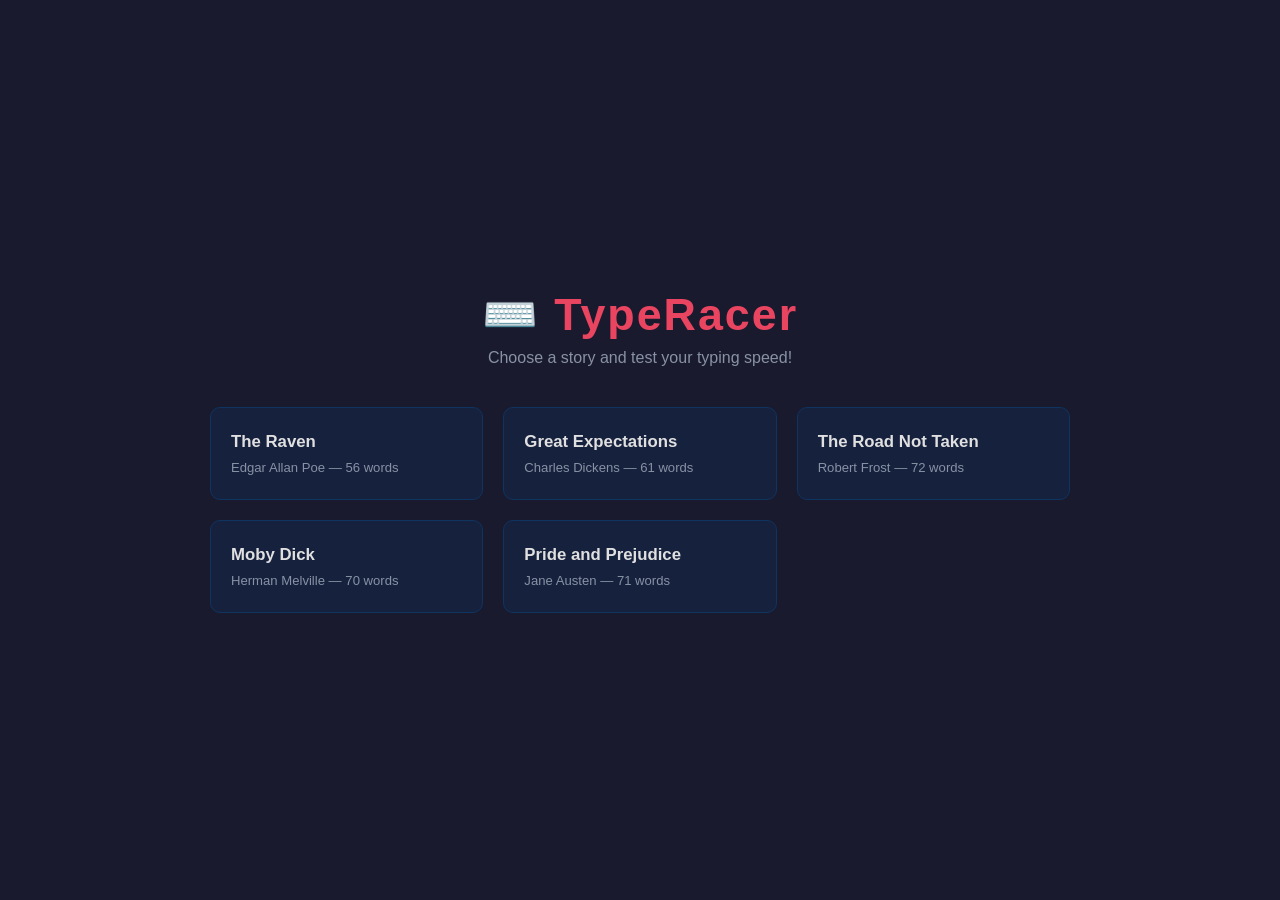
==== index.html @ 39640457 "Add TypeRacer offline typing speed app Co-authored-by: kingcodeguru <185945414+kingcodeguru@users.no" ====
<!DOCTYPE html>
<html lang="en">
<head>
  <meta charset="UTF-8" />
  <meta name="viewport" content="width=device-width, initial-scale=1.0" />
  <title>TypeRacer</title>
  <link rel="stylesheet" href="style.css" />
</head>
<body>

  <!-- ===== Selection Screen ===== -->
  <div id="selection-screen" class="screen">
    <header>
      <h1>⌨️ TypeRacer</h1>
      <p class="subtitle">Choose a story and test your typing speed!</p>
    </header>
    <div id="story-grid"></div>
  </div>

  <!-- ===== Game Screen ===== -->
  <div id="game-screen" class="screen hidden">
    <div class="game-header">
      <button id="back-btn" class="btn btn-secondary">← Back</button>
      <h2 id="story-title"></h2>
      <button id="reset-btn" class="btn btn-secondary">↺ Reset</button>
    </div>

    <div id="stats-bar">
      <div class="stat-box">
        <span class="stat-label">WPM</span>
        <span id="wpm" class="stat-value">0</span>
      </div>
      <div class="stat-box">
        <span class="stat-label">Accuracy</span>
        <span id="accuracy" class="stat-value">—</span>
      </div>
      <div class="stat-box">
        <span class="stat-label">Progress</span>
        <span id="progress" class="stat-value">0%</span>
      </div>
      <div class="stat-box">
        <span class="stat-label">Time</span>
        <span id="timer" class="stat-value">0s</span>
      </div>
    </div>

    <div id="text-display" aria-label="Text to type"></div>

    <div id="input-wrapper">
      <textarea
        id="input-area"
        placeholder="Click Start to begin typing…"
        disabled
        autocomplete="off"
        autocorrect="off"
        autocapitalize="off"
        spellcheck="false"
      ></textarea>
    </div>

    <div id="start-row">
      <button id="start-btn" class="btn btn-primary">▶ Start</button>
    </div>
  </div>

  <!-- ===== Results Screen ===== -->
  <div id="results-screen" class="screen hidden">
    <div class="results-card">
      <h2>🏁 Finished!</h2>
      <table class="results-table">
        <tr>
          <td>WPM</td>
          <td id="final-wpm" class="result-value"></td>
        </tr>
        <tr>
          <td>Accuracy</td>
          <td id="final-accuracy" class="result-value"></td>
        </tr>
        <tr>
          <td>Time</td>
          <td id="final-time" class="result-value"></td>
        </tr>
        <tr>
          <td>Story</td>
          <td id="final-story" class="result-value"></td>
        </tr>
      </table>
      <div class="results-actions">
        <button id="retry-btn" class="btn btn-primary">↺ Try Again</button>
        <button id="home-btn" class="btn btn-secondary">🏠 Choose Story</button>
      </div>
    </div>
  </div>

  <script src="script.js"></script>
</body>
</html>
---- style.css ----
/* ===== Reset & Base ===== */
*, *::before, *::after {
  box-sizing: border-box;
  margin: 0;
  padding: 0;
}

:root {
  --bg: #1a1a2e;
  --surface: #16213e;
  --card: #0f3460;
  --accent: #e94560;
  --accent-hover: #c73652;
  --secondary: #2d4a7a;
  --text: #e0e0e0;
  --text-dim: #8892a4;
  --correct: #4caf50;
  --incorrect: #f44336;
  --cursor: #f5c518;
  --radius: 10px;
  --font-mono: 'Courier New', Courier, monospace;
}

body {
  background: var(--bg);
  color: var(--text);
  font-family: 'Segoe UI', Tahoma, Geneva, Verdana, sans-serif;
  min-height: 100vh;
  display: flex;
  align-items: center;
  justify-content: center;
  padding: 20px;
}

.screen {
  width: 100%;
  max-width: 860px;
}

.hidden {
  display: none !important;
}

/* ===== Selection Screen ===== */
header {
  text-align: center;
  margin-bottom: 40px;
}

header h1 {
  font-size: 2.8rem;
  font-weight: 700;
  letter-spacing: 2px;
  color: var(--accent);
}

.subtitle {
  margin-top: 8px;
  color: var(--text-dim);
  font-size: 1rem;
}

#story-grid {
  display: grid;
  grid-template-columns: repeat(auto-fill, minmax(240px, 1fr));
  gap: 20px;
}

.story-card {
  background: var(--surface);
  border: 1px solid var(--card);
  border-radius: var(--radius);
  padding: 24px 20px;
  cursor: pointer;
  transition: transform 0.15s, border-color 0.15s, box-shadow 0.15s;
}

.story-card:hover {
  transform: translateY(-4px);
  border-color: var(--accent);
  box-shadow: 0 8px 24px rgba(233, 69, 96, 0.25);
}

.story-card h3 {
  font-size: 1.05rem;
  margin-bottom: 8px;
  color: var(--text);
}

.story-card .card-meta {
  font-size: 0.82rem;
  color: var(--text-dim);
}

/* ===== Game Screen ===== */
.game-header {
  display: flex;
  align-items: center;
  justify-content: space-between;
  margin-bottom: 20px;
  gap: 10px;
}

.game-header h2 {
  font-size: 1.1rem;
  color: var(--text-dim);
  text-align: center;
  flex: 1;
  white-space: nowrap;
  overflow: hidden;
  text-overflow: ellipsis;
}

/* ===== Stats Bar ===== */
#stats-bar {
  display: flex;
  justify-content: space-around;
  background: var(--surface);
  border-radius: var(--radius);
  padding: 14px 10px;
  margin-bottom: 20px;
  gap: 8px;
}

.stat-box {
  display: flex;
  flex-direction: column;
  align-items: center;
  min-width: 70px;
}

.stat-label {
  font-size: 0.72rem;
  text-transform: uppercase;
  letter-spacing: 1px;
  color: var(--text-dim);
  margin-bottom: 4px;
}

.stat-value {
  font-size: 1.5rem;
  font-weight: 700;
  color: var(--accent);
  font-variant-numeric: tabular-nums;
}

/* ===== Text Display ===== */
#text-display {
  background: var(--surface);
  border: 1px solid var(--card);
  border-radius: var(--radius);
  padding: 20px 24px;
  font-family: var(--font-mono);
  font-size: 1.1rem;
  line-height: 1.9;
  letter-spacing: 0.3px;
  word-break: break-word;
  margin-bottom: 16px;
  min-height: 120px;
  user-select: none;
}

/* Character spans */
.char {
  position: relative;
}

.char.correct {
  color: var(--correct);
}

.char.incorrect {
  color: var(--incorrect);
  text-decoration: underline;
}

.char.untyped {
  color: var(--text-dim);
}

/* Cursor blink on the next untyped character */
.char.cursor::before {
  content: '';
  position: absolute;
  left: 0;
  bottom: 2px;
  width: 100%;
  height: 2px;
  background: var(--cursor);
  animation: blink 0.8s step-start infinite;
}

@keyframes blink {
  50% { opacity: 0; }
}

/* ===== Input Area ===== */
#input-wrapper {
  margin-bottom: 16px;
}

#input-area {
  width: 100%;
  background: var(--surface);
  border: 2px solid var(--card);
  border-radius: var(--radius);
  color: var(--text);
  font-family: var(--font-mono);
  font-size: 1rem;
  padding: 14px 16px;
  resize: none;
  height: 90px;
  outline: none;
  transition: border-color 0.2s;
}

#input-area:focus {
  border-color: var(--accent);
}

#input-area:disabled {
  opacity: 0.45;
  cursor: not-allowed;
}

/* ===== Start Row ===== */
#start-row {
  display: flex;
  justify-content: center;
}

/* ===== Buttons ===== */
.btn {
  border: none;
  border-radius: var(--radius);
  cursor: pointer;
  font-size: 0.95rem;
  font-weight: 600;
  padding: 10px 22px;
  transition: background 0.15s, transform 0.1s;
}

.btn:active {
  transform: scale(0.97);
}

.btn-primary {
  background: var(--accent);
  color: #fff;
}

.btn-primary:hover {
  background: var(--accent-hover);
}

.btn-secondary {
  background: var(--secondary);
  color: var(--text);
}

.btn-secondary:hover {
  background: #3d5a8a;
}

/* ===== Results Screen ===== */
#results-screen {
  display: flex;
  align-items: center;
  justify-content: center;
}

.results-card {
  background: var(--surface);
  border: 1px solid var(--card);
  border-radius: var(--radius);
  padding: 40px 48px;
  text-align: center;
  width: 100%;
  max-width: 420px;
}

.results-card h2 {
  font-size: 1.8rem;
  margin-bottom: 28px;
  color: var(--accent);
}

.results-table {
  width: 100%;
  border-collapse: collapse;
  margin-bottom: 28px;
}

.results-table td {
  padding: 10px 8px;
  border-bottom: 1px solid var(--card);
}

.results-table td:first-child {
  text-align: left;
  color: var(--text-dim);
  font-size: 0.9rem;
  text-transform: uppercase;
  letter-spacing: 0.5px;
}

.result-value {
  text-align: right;
  font-size: 1.15rem;
  font-weight: 700;
  color: var(--text);
}

.results-actions {
  display: flex;
  gap: 12px;
  justify-content: center;
}

/* ===== Responsive ===== */
@media (max-width: 520px) {
  header h1 {
    font-size: 2rem;
  }

  #text-display {
    font-size: 0.95rem;
  }

  .results-card {
    padding: 28px 20px;
  }

  #stats-bar {
    flex-wrap: wrap;
  }
}
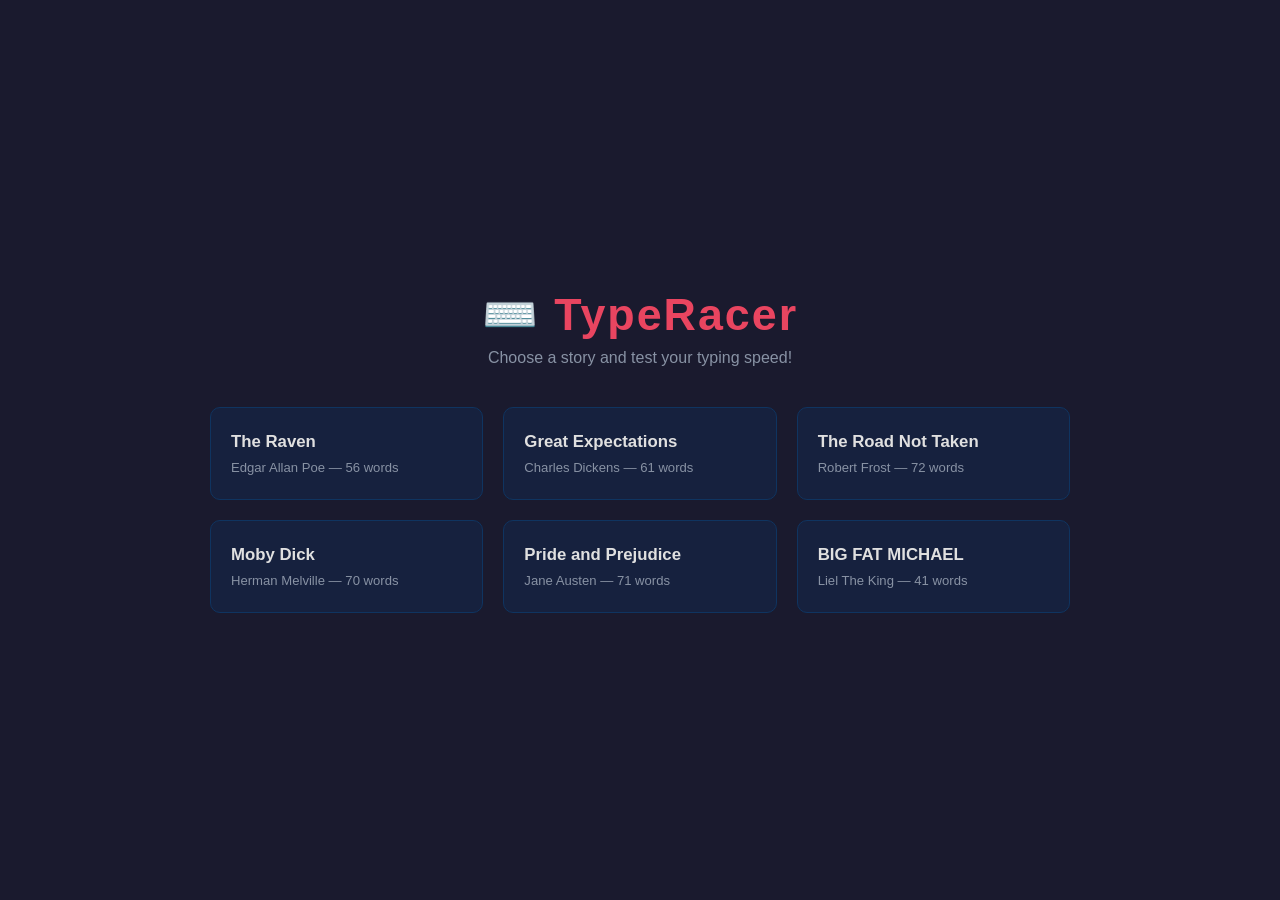
==== commit 799814d0: "v1 - works beautifully" ====
--- a/index.html
+++ b/index.html
@@ -33,6 +33,10 @@
       <div class="stat-box">
         <span class="stat-label">Accuracy</span>
         <span id="accuracy" class="stat-value">—</span>
+      </div>
+      <div class="stat-box">
+        <span class="stat-label">Mistakes</span>
+        <span id="mistakes" class="stat-value">0</span>
       </div>
       <div class="stat-box">
         <span class="stat-label">Progress</span>
@@ -77,6 +81,10 @@
           <td id="final-accuracy" class="result-value"></td>
         </tr>
         <tr>
+          <td>Mistakes</td>
+          <td id="final-mistakes" class="result-value"></td>
+        </tr>
+        <tr>
           <td>Time</td>
           <td id="final-time" class="result-value"></td>
         </tr>
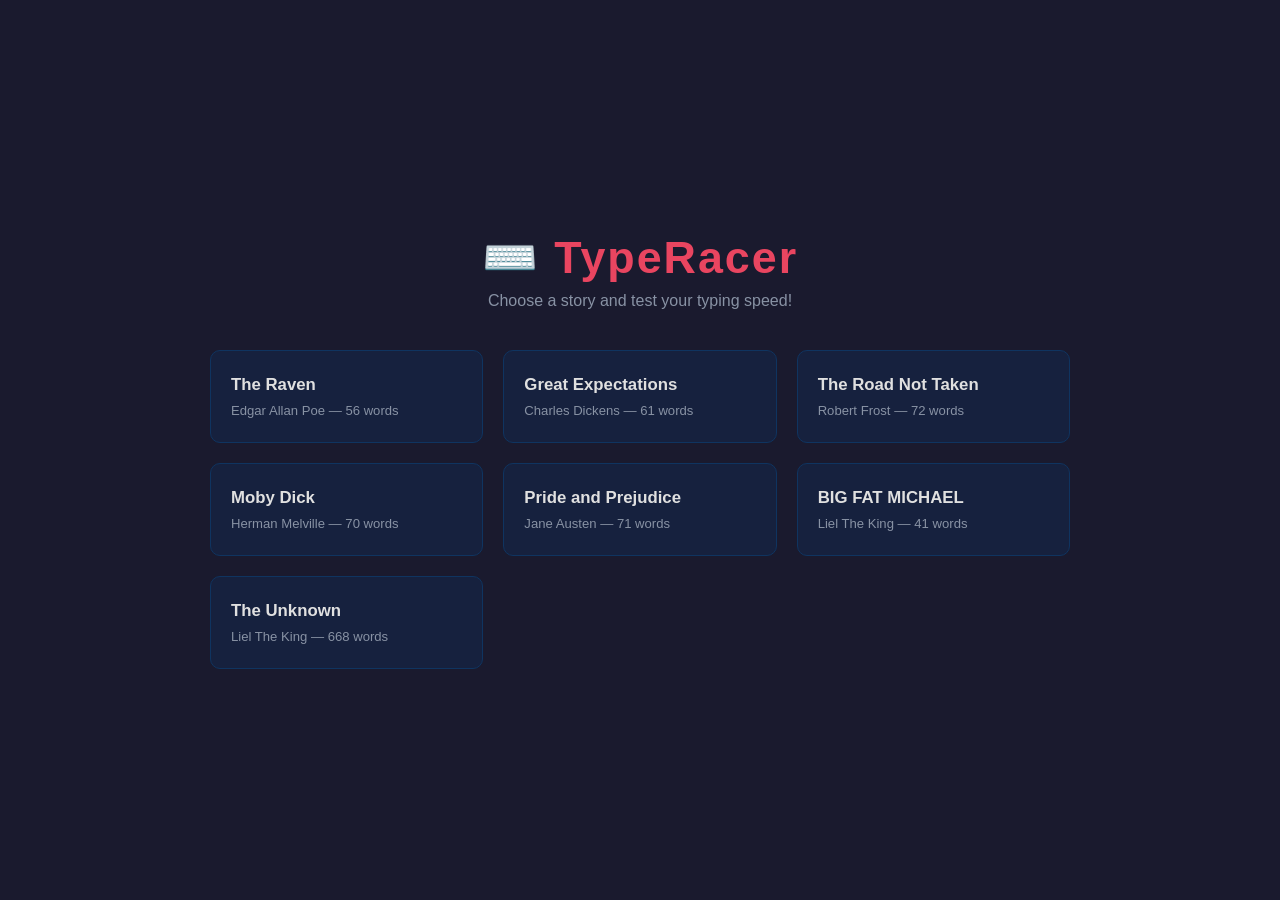
==== commit 3a373282: "stories seperated + show part of the text" ====
--- a/index.html
+++ b/index.html
@@ -48,8 +48,6 @@
       </div>
     </div>
 
-    <div id="text-display" aria-label="Text to type"></div>
-
     <div id="input-wrapper">
       <textarea
         id="input-area"
@@ -65,6 +63,8 @@
     <div id="start-row">
       <button id="start-btn" class="btn btn-primary">▶ Start</button>
     </div>
+
+    <div id="text-display" aria-label="Text to type"></div>
   </div>
 
   <!-- ===== Results Screen ===== -->
--- a/style.css
+++ b/style.css
@@ -150,13 +150,15 @@
   border: 1px solid var(--card);
   border-radius: var(--radius);
   padding: 20px 24px;
+  position: relative;
   font-family: var(--font-mono);
   font-size: 1.1rem;
-  line-height: 1.9;
+  line-height: 36px;
+  height: 148px; /* (36px * 3 lines) + 20px top + 20px bottom */
+  overflow: hidden;
   letter-spacing: 0.3px;
   word-break: break-word;
   margin-bottom: 16px;
-  min-height: 120px;
   user-select: none;
 }
 
@@ -227,6 +229,7 @@
 #start-row {
   display: flex;
   justify-content: center;
+  margin-bottom: 20px;
 }
 
 /* ===== Buttons ===== */
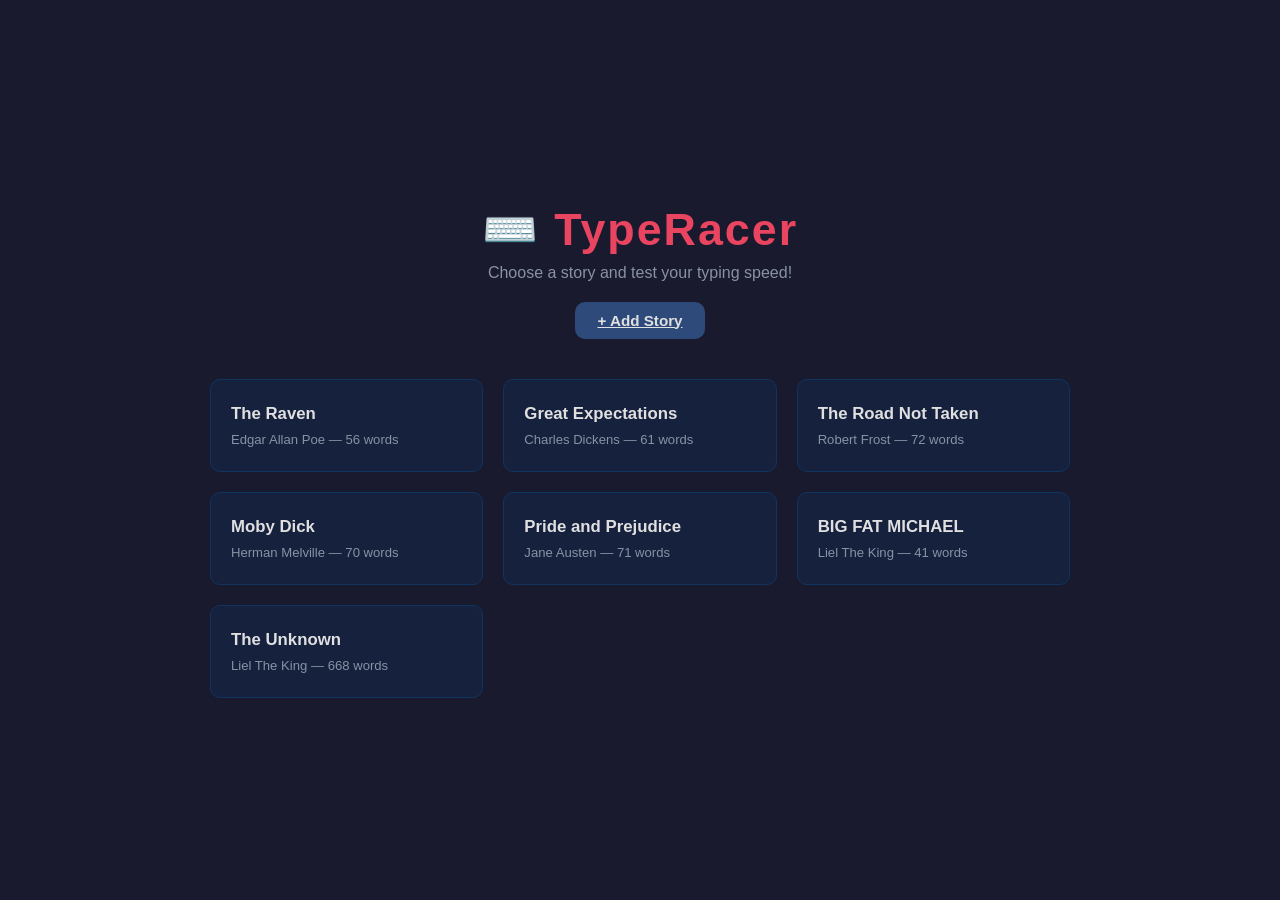
==== commit e3225ae3: "final touch - adding stories (locally)" ====
--- a/index.html
+++ b/index.html
@@ -4,7 +4,8 @@
   <meta charset="UTF-8" />
   <meta name="viewport" content="width=device-width, initial-scale=1.0" />
   <title>TypeRacer</title>
-  <link rel="stylesheet" href="style.css" />
+  <link rel="stylesheet" href="css/global.css" />
+  <link rel="stylesheet" href="css/home.css" />
 </head>
 <body>
 
@@ -13,93 +14,11 @@
     <header>
       <h1>⌨️ TypeRacer</h1>
       <p class="subtitle">Choose a story and test your typing speed!</p>
+      <a href="add_story.html" class="btn btn-secondary" style="margin-top: 20px; display: inline-block;">+ Add Story</a>
     </header>
     <div id="story-grid"></div>
   </div>
 
-  <!-- ===== Game Screen ===== -->
-  <div id="game-screen" class="screen hidden">
-    <div class="game-header">
-      <button id="back-btn" class="btn btn-secondary">← Back</button>
-      <h2 id="story-title"></h2>
-      <button id="reset-btn" class="btn btn-secondary">↺ Reset</button>
-    </div>
-
-    <div id="stats-bar">
-      <div class="stat-box">
-        <span class="stat-label">WPM</span>
-        <span id="wpm" class="stat-value">0</span>
-      </div>
-      <div class="stat-box">
-        <span class="stat-label">Accuracy</span>
-        <span id="accuracy" class="stat-value">—</span>
-      </div>
-      <div class="stat-box">
-        <span class="stat-label">Mistakes</span>
-        <span id="mistakes" class="stat-value">0</span>
-      </div>
-      <div class="stat-box">
-        <span class="stat-label">Progress</span>
-        <span id="progress" class="stat-value">0%</span>
-      </div>
-      <div class="stat-box">
-        <span class="stat-label">Time</span>
-        <span id="timer" class="stat-value">0s</span>
-      </div>
-    </div>
-
-    <div id="input-wrapper">
-      <textarea
-        id="input-area"
-        placeholder="Click Start to begin typing…"
-        disabled
-        autocomplete="off"
-        autocorrect="off"
-        autocapitalize="off"
-        spellcheck="false"
-      ></textarea>
-    </div>
-
-    <div id="start-row">
-      <button id="start-btn" class="btn btn-primary">▶ Start</button>
-    </div>
-
-    <div id="text-display" aria-label="Text to type"></div>
-  </div>
-
-  <!-- ===== Results Screen ===== -->
-  <div id="results-screen" class="screen hidden">
-    <div class="results-card">
-      <h2>🏁 Finished!</h2>
-      <table class="results-table">
-        <tr>
-          <td>WPM</td>
-          <td id="final-wpm" class="result-value"></td>
-        </tr>
-        <tr>
-          <td>Accuracy</td>
-          <td id="final-accuracy" class="result-value"></td>
-        </tr>
-        <tr>
-          <td>Mistakes</td>
-          <td id="final-mistakes" class="result-value"></td>
-        </tr>
-        <tr>
-          <td>Time</td>
-          <td id="final-time" class="result-value"></td>
-        </tr>
-        <tr>
-          <td>Story</td>
-          <td id="final-story" class="result-value"></td>
-        </tr>
-      </table>
-      <div class="results-actions">
-        <button id="retry-btn" class="btn btn-primary">↺ Try Again</button>
-        <button id="home-btn" class="btn btn-secondary">🏠 Choose Story</button>
-      </div>
-    </div>
-  </div>
-
-  <script src="script.js"></script>
+  <script src="js/home.js" type="module"></script>
 </body>
 </html>
--- a/css/global.css
+++ b/css/global.css
@@ -0,0 +1,80 @@
+/* ===== Reset & Base ===== */
+*, *::before, *::after {
+  box-sizing: border-box;
+  margin: 0;
+  padding: 0;
+}
+
+:root {
+  --bg: #1a1a2e;
+  --surface: #16213e;
+  --card: #0f3460;
+  --accent: #e94560;
+  --accent-hover: #c73652;
+  --secondary: #2d4a7a;
+  --text: #e0e0e0;
+  --text-dim: #8892a4;
+  --correct: #4caf50;
+  --incorrect: #f44336;
+  --cursor: #f5c518;
+  --radius: 10px;
+  --font-mono: 'Courier New', Courier, monospace;
+}
+
+body {
+  background: var(--bg);
+  color: var(--text);
+  font-family: 'Segoe UI', Tahoma, Geneva, Verdana, sans-serif;
+  min-height: 100vh;
+  display: flex;
+  align-items: center;
+  justify-content: center;
+  padding: 20px;
+}
+
+.screen {
+  width: 100%;
+  max-width: 860px;
+}
+
+.hidden {
+  display: none !important;
+}
+
+/* ===== Buttons ===== */
+.btn {
+  border: none;
+  border-radius: var(--radius);
+  cursor: pointer;
+  font-size: 0.95rem;
+  font-weight: 600;
+  padding: 10px 22px;
+  transition: background 0.15s, transform 0.1s;
+}
+
+.btn:active {
+  transform: scale(0.97);
+}
+
+.btn-primary {
+  background: var(--accent);
+  color: #fff;
+}
+
+.btn-primary:hover {
+  background: var(--accent-hover);
+}
+
+.btn-secondary {
+  background: var(--secondary);
+  color: var(--text);
+}
+
+.btn-secondary:hover {
+  background: #3d5a8a;
+}
+
+.input-error {
+  border-color: var(--incorrect) !important;
+  box-shadow: 0 0 5px rgba(244, 67, 54, 0.5);
+}
--- a/css/home.css
+++ b/css/home.css
@@ -0,0 +1,56 @@
+/* ===== Selection Screen ===== */
+header {
+  text-align: center;
+  margin-bottom: 40px;
+}
+
+header h1 {
+  font-size: 2.8rem;
+  font-weight: 700;
+  letter-spacing: 2px;
+  color: var(--accent);
+}
+
+.subtitle {
+  margin-top: 8px;
+  color: var(--text-dim);
+  font-size: 1rem;
+}
+
+#story-grid {
+  display: grid;
+  grid-template-columns: repeat(auto-fill, minmax(240px, 1fr));
+  gap: 20px;
+}
+
+.story-card {
+  background: var(--surface);
+  border: 1px solid var(--card);
+  border-radius: var(--radius);
+  padding: 24px 20px;
+  cursor: pointer;
+  transition: transform 0.15s, border-color 0.15s, box-shadow 0.15s;
+}
+
+.story-card:hover {
+  transform: translateY(-4px);
+  border-color: var(--accent);
+  box-shadow: 0 8px 24px rgba(233, 69, 96, 0.25);
+}
+
+.story-card h3 {
+  font-size: 1.05rem;
+  margin-bottom: 8px;
+  color: var(--text);
+}
+
+.story-card .card-meta {
+  font-size: 0.82rem;
+  color: var(--text-dim);
+}
+
+@media (max-width: 520px) {
+  header h1 {
+    font-size: 2rem;
+  }
+}
